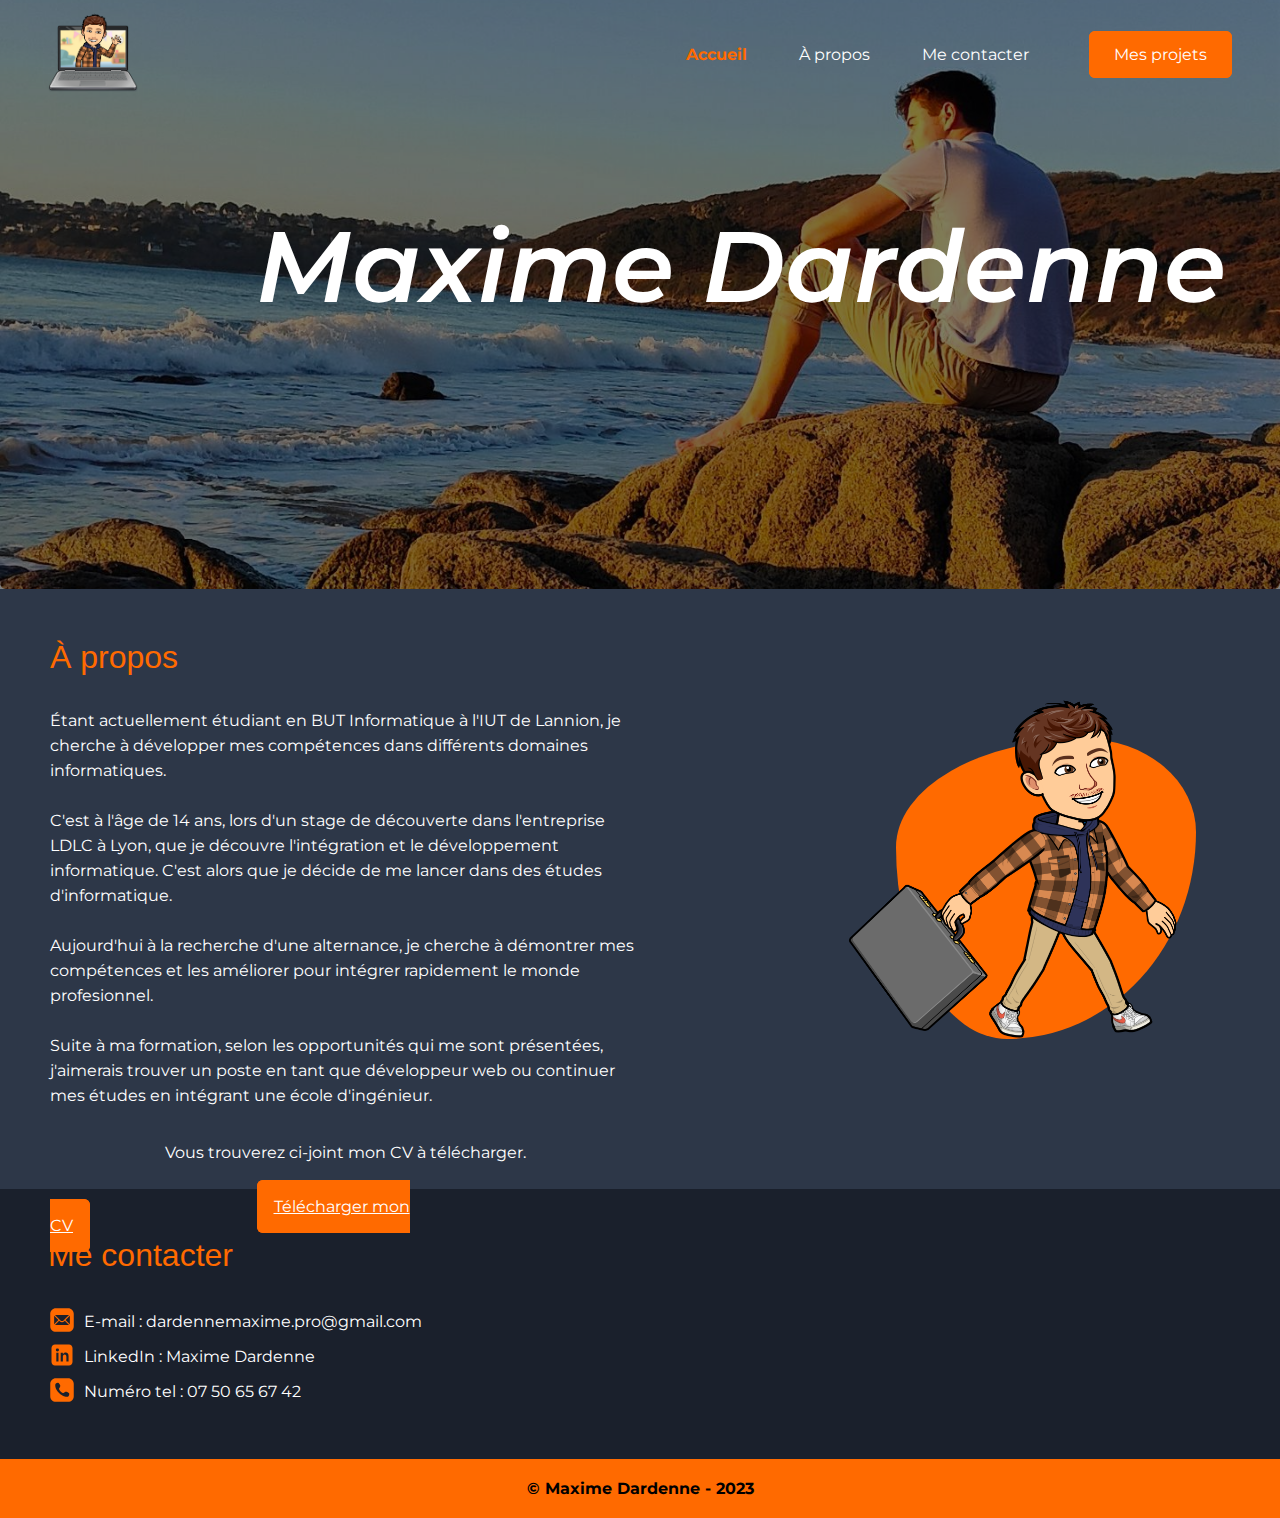
==== index.html @ 0dfcbbae "New update" ====
<!DOCTYPE html>
<html lang="fr">
<head>
    <meta charset="UTF-8">
    <meta http-equiv="X-UA-Compatible" content="IE=edge">
    <meta name="viewport" content="width=device-width, initial-scale=1.0">

    <title>Maxime Dardenne - Accueil</title>

    <link rel="stylesheet" href="assets/ressources/main.css">
    <link rel="icon" type="image/x-icon" href="assets/ressources/images/hello_laptop.png">
</head>

<body>

    <header>
        <img alt="Avatar Maxime Dardenne" src="assets/ressources/images/hello_laptop.png">


        <nav>
            <ul>
                <li>
                    <a class="active" href="#">Accueil</a>
                </li>
                <li>
                    <a href="#a_propos">À propos</a>
                </li>
                <li class="contact">
                    <a href="#me-contacter">Me contacter</a>
                </li>
                <li class="button_top_right">
                    <a href="pages/projets.html">Mes projets</a>
                </li>
            </ul>
        </nav>
    </header>

    <main id="home">
        <div class="hero_header">
            <div class="filter"></div>
            <h1>Maxime Dardenne</h1>
        </div>

        <div id="all">
            <section>
                <article id="a_propos">
                    <div id=txt>
                        <h1>À propos</h1>
                        <p>
                            Étant actuellement étudiant en BUT Informatique à l'IUT de Lannion, je cherche à développer mes compétences 
                            dans différents domaines informatiques. <br><br>C'est à l'âge de 14 ans, lors d'un stage de découverte dans l'entreprise LDLC à Lyon, que je découvre 
                            l'intégration et le développement informatique. C'est alors que je décide de me lancer dans des études d'informatique.<br><br>
                            Aujourd'hui à la recherche d'une alternance, je cherche à démontrer mes compétences et les améliorer pour intégrer rapidement
                            le monde profesionnel. <br><br>
                            Suite à ma formation, selon les opportunités qui me sont présentées, j'aimerais trouver un poste en tant que développeur web ou
                            continuer mes études en intégrant une école d'ingénieur.
                        </p>

                        <p id="cv_warn">Vous trouverez ci-joint mon CV à télécharger.</p>
                        <a id="download_button" href="assets/ressources/Maxime_Dardenne_Curriculum_Vitae.pdf" download="Maxime_Dardenne_Curriculum_Vitae.pdf" target="_blank">Télécharger mon CV</a>
                    </div>
                    <div id="avatar_form">
                        <img id="img_gowork" alt="Avatar Maxime Dardenne" src="assets/ressources/images/go_work.png">
                        <div id="img_form"></div>
                    </div>
                </article>
            </section>

            <div id="bloc_contact">
                <h1 id="me-contacter">Me contacter</h1>
                <nav>
                    <ul>
                        <li> 
                            <span class="icon mail"></span>
                            <p>E-mail : dardennemaxime.pro@gmail.com</p>
                        </li>
                        <li> 
                            <span class="icon small linkedin"></span> 
                            <p>LinkedIn : Maxime Dardenne</p>
                        </li>
                        <li> 
                            <span class="icon phone"></span> 
                            <p>Numéro tel : 07 50 65 67 42</p>
                        </li>
                    </ul>
                </nav>
            </div>
        </div>

    <footer>
        &copy; Maxime Dardenne - 2023
    </footer>
        
</body>
---- assets/ressources/main.css ----
@font-face {
	font-family: 'montserrat-regular';
	src: url('../fonts/Montserrat-Regular.ttf')
}

@font-face {
	font-family: 'montserrat-bold';
	src: url('../fonts/Montserrat-Bold.ttf')

}
@font-face {
    font-family: 'montserrat-medium-italic';
    src: url('../fonts/Montserrat-MediumItalic.ttf')
}
@font-face {
    font-family: 'montserrat-semibold-italic';
    src: url('../fonts/Montserrat-SemiBoldItalic.ttf')
}

:root {
    --main-orange: #ff6a00;
    --blue-primary: #060054;

    --orange-secondary: #ff815b;
    --blue-secondary: #2a2850;

    --gray-level-1: #1A202C;
    --grey-level-2: #2D3748;
    --grey-level-3: #4A5568;
    --grey-level-4: #718096;
    --grey-level-5: #A0AEC0;
    --grey-level-6: #CBD5E0;
    --grey-level-7: #E2E8F0;
    --grey-level-8: #EDF2F7;
    --grey-level-9: #F7FAFC;

    --h1-size: 2em;
    --h2-size: 1.5em;
    --h3-size: 1.2em;
    --p-size: 1em;

    --radius-size: 6px;
}

*, *::before, *::after {
    outline: none;
    padding: 0;
    margin: 0;
    box-sizing: border-box;
    transition: all 0.3s ease;
}  

html, body {
    scroll-behavior: smooth;
}

/* TITRES */
h1, h2, h3, h4, h5 {
    font-family: "yeseva-one", sans-serif;
    color: var(--gray-level-1);
    font-weight: normal;
}
h1 {
    font-size: var(--h1-size);
}
h2 {
    font-size: var(--h2-size);
}
h3 {
    font-size: var(--h3-size);
    font-family: "montserrat-regular", sans-serif;
}
/* TITRES */

/* PARAGRAPHE */
p, body>footer {
    font-family: "montserrat-regular", sans-serif;
    color: var(--gray-level-1);
    font-size: var(--p-size);
}
/* PARAGRAPHE */

/*.icon.burger-menu {
    background-image: url(icon/burger_menu.svg);
}*/

/* HEADER */

header {
    font-family: "montserrat-regular", sans-serif;

    margin: 1em 3em;
    text-align: end;
    position: relative;
    z-index: 3;
}

header>img {
    position: absolute;
    left: 0;
    top: -10px;
    width: 90px;
    height: 90px;
}

header a, header li {
    color: white;
    text-decoration: none;
    transition: color .3s, background-color .3s ease;
}
header a:hover {
    color: var(--grey-level-2);
}

header>nav {
    transition: all 1s ease;
}
header>nav>ul {
    list-style: none;
}
header>nav>ul>li {
    position: relative;
    display: inline-block;
    margin: 1em 0;
}
header>nav>ul>li.button_top_right {
    margin-left: 2em;
}
header>nav>ul>li:not(.button_top_right),
header>nav>ul>li.button_top_right>a {
    padding: .8em 1.5em;
}

header>nav>ul>li>a.active {
    color: var(--main-orange);
    font-family: "montserrat-bold", sans-serif;
}

header>nav>ul>li.button_top_right>a:hover {
    background-color: white;
    border: 1px solid var(--main-orange);
    color: var(--main-orange);
}
header>nav>ul>li.button_top_right>a {
    border: 1px solid var(--main-orange);
    background-color: var(--main-orange);
    border-radius: var(--radius-size);
    color: white;
}
/* HEADER */
/* HERO HEADER */
.hero_header {
    background-image: url(images/plage1.jpg);
    background-size: cover;
    background-position-y: 45%;

    border-radius: var(--radius-size);

    height: 40em;
    width: 100%;

    margin-top: -10em;
    position: relative;
}

.filter {
    background-color: black;
    opacity: 50%;
    height: 100%;
    width: 100%;

    position: absolute;
}
.hero_header>h1 {
    color: white;
    font-size: 100px;

    position: absolute;
    z-index: 4;
    top: 40%;
    left: 20%;
    font-family: 'montserrat-semibold-italic', sans-serif;
}
/* HERO HEADER */

/* A PROPOS */
#a_propos {
    padding: 50px;
    display: flex;
    background-color: var(--grey-level-2);
    height: 600px;
}

#a_propos>#txt {
    width: 50%;
}

#a_propos>#txt>h1 {
    color: var(--main-orange);
    margin-bottom: 1em;
}

#a_propos>#txt>p {
    color: white;
    margin-bottom: 2em;
    line-height: 25px;
}

#a_propos>#txt>#cv_warn {
    text-align: center;
}

#a_propos>#avatar_form {
    position: relative;
    bottom: -20%;
    
}

#img_gowork {
    height: 400px;
    width: 400px;
    position: absolute;
    z-index: 1;
    top: -18%;
    margin-left: 12em;
}

#img_form {
    height: 300px;
    width: 300px;
    border-radius: 63% 37% 63% 37% / 36% 31% 69% 64% ;
    background-color: var(--main-orange);
    position: absolute;
    margin-left: 16em;
}

#a_propos>div>a {
    border: 1px solid var(--main-orange);
    background-color: var(--main-orange);
    border-radius: var(--radius-size);
    margin: 35%;
    color: white;
    padding: 1em;
    font-family: 'montserrat-regular', sans-serif;
}

#a_propos>div>a:hover {
    background-color: white;
    border: 1px solid var(--main-orange);
    color: var(--main-orange);
}
/* A PROPOS */

/* CONTACT */

#bloc_contact {
    background-color: var(--gray-level-1);
    padding: 3em;
}

#bloc_contact>h1 {
    color: var(--main-orange);
    margin-bottom: 1em ;
    
}

#bloc_contact>nav>ul>li {
    line-height: 25px;
    list-style: none;
    position: relative;
}

#bloc_contact>nav>ul>li>p {
    font-family: 'montserrat-regular';
    color: white;
    position: absolute;
    left: 3%;
    top: 10%;

}

.icon {
    position: relative;
    display: inline-block;
    background-size: cover;
    background-position: center;
    height: 28px;
    width: 28px;
}
.icon.mail {
    background-image: url(icon/icons8-mail.svg);
}

.icon.linkedin {
    background-image: url(icon/icons8-linkedin.svg);
}
.icon.phone {
    background-image: url(icon/icons8-phone.svg);
}

/* CONTACT */

/* FOOTER */

footer {
    background-color: var(--main-orange);
    text-align: center;
    padding: 20px;
    font-family: 'montserrat-bold';
}

/* FOOTER */









/* PAGE PROJETS */

/* HERO HEADER */

.hero_header2 {
    background-image: url(images/travail.jpg);
    background-size: cover;
    background-position-y: 65%;

    border-radius: var(--radius-size);

    height: 40em;
    width: 100%;

    margin-top: -10em;
    position: relative;
}

.filter2 {
    background-color: black;
    opacity: 70%;
    height: 100%;
    width: 100%;

    position: absolute;
}

.hero_header2>h1 {
    color: white;
    font-size: 100px;

    position: absolute;
    z-index: 4;
    top: 40%;
    left: 32%;
    font-family: 'montserrat-semibold-italic', sans-serif;
}

#formation {
    padding: 50px;
    display: flex;
    background-color: var(--grey-level-2);
    height: 450px;
    position: relative;
}

#formation>#txt {
    width: 50%;
}

#formation>#txt>h1 {
    color: var(--main-orange);
    margin-bottom: 1em;
}

#formation>#txt>p {
    color: white;
    margin-bottom: 2em;
    line-height: 25px;
}

#formation>#avatar_form2 {
    position: relative;
    right: -50%;
    top: 15%;
    
}

#img_space {
    height: 350px;
    width: 350px;
    position: absolute;
    z-index: 1;
    top: -20%;
    margin-left: 14.5em;
}

#img_form2 {
    height: 300px;
    width: 300px;
    border-radius: 63% 37% 63% 37% / 36% 31% 69% 64% ;
    background-color: var(--main-orange);
    position: absolute;
    margin-left: 16em;
    transform: rotate(45deg);
}

#projets {
    background-color: var(--gray-level-1);
    height: 50em;
}

#projets h1 {
    color: var(--main-orange);
    padding: 1em;
}

#liste_projets {
    display: grid;
    grid-template-columns: 1fr 1fr 1fr;
    row-gap: 5em;
    width: 15em;
    margin: auto;
    justify-content: space-evenly;
}



.compétences {
    border: solid 3px var(--main-orange);
    margin: 0em 2em;
    height: 18em;
    display: flex;
    flex-direction: column;
    border-radius: var(--radius-size);
}

.compétences h2 {
    color: var(--gray-level-1);
    background-color: var(--main-orange);
    width: 15em;
    height: 1.5em;
    text-align: center;
    border-top-left-radius: 2px;
    border-top-right-radius: 2px;
    padding-top: 0.1em;
}

.compétences a {
    position: relative;
    left: 33%;
    width: 7.5em;
    border: 1px solid var(--main-orange);
    background-color: var(--main-orange);
    border-radius: 10em;
    color: var(--gray-level-1);
    padding: 0em 1em;
    font-family: 'montserrat-regular', sans-serif;
    margin-top: 1em ;
    text-decoration: none;
}
.compétences a:hover {
    position: relative;
    left: 33%;
    width: 7.5em;
    border: 1px solid var(--main-orange);
    background-color: white;
    border-radius: 10em;
    color: var(--main-orange);
    padding: 0em 1em;
    font-family: 'montserrat-regular', sans-serif;
    margin-top: 1em ;
    text-decoration: none;
}
.images_compétences {
    display: flex;
    justify-content: space-around;
    margin-bottom: 0.6em;
}
#compétence1 .img1{
    width: 45%;
    height: 87%;
    margin-top: 1em;
}
#compétence1 .img2{
    width: 45%;
    margin-top: 1em;
    margin-bottom: 0.4em;
}

#compétence2 .img1 {
    width: 45%;
    margin-top: 1em;
}

#compétence2 .img2 {
    width: 45%;
    margin-top: 1em;
}

#compétence3 .img1 {
    width: 45%;
    margin-top: 1em;
}

#compétence3 .img2 {
    width: 45%;
    margin-top: 1em;
}

#compétence4 .img1 {
    width: 45%;
    margin-top: 1em;
}

#compétence4 .img2 {
    width: 45%;
    margin-top: 1em;
}

#compétence5 .img1 {
    width: 45%;
    margin-top: 1em;
}

#compétence5 .img2 {
    width: 45%;
    margin-top: 1em;
}

#compétence6 .img1 {
    width: 45%;
    margin-top: 1em;
}

#compétence6 .img2 {
    width: 45%;
    margin-top: 1em;
}

.nav_compétences {
    background-color: var(--gray-level-1);
    margin: 0px;
    height: 7em;
    padding: 1em;
    position: fixed;
    width: 100%;
}

.nav_compétences img {
    
    left: 1em;
    top: 0%;
}

.compétence_bloc {
    top: 6em;
}

#tasks_puissance4 {
    margin: 2em;
    color: white;
}

#tasks_puissance4 li>p{
    color: white;
}


.page_de_compétence .compétence_bloc {
    display: flex;
    height: 580px !important;
}

.compétence_bloc figure img {
    height: 20em;
}

.compétence_bloc figure {
    margin-left: 15em;
    margin-top: 4em;
    color: white;
    font-family: "montserrat-regular", sans-serif;
    width: 25em;
}

.compétence_bloc2 {
    display: flex;
    flex-direction: row-reverse;
    margin-top: 5em;
    background-color: var(--gray-level-1) !important;
    height: 580px !important;
    justify-content: space-between;
}
.compétence_bloc2 figure img {
    height: 20em;
}

.compétence_bloc2 figure {
    margin-top: 4em;
    color: white;
    font-family: "montserrat-regular", sans-serif;
    width: 25em;

}

.comp_dev {    
    position: absolute;
    z-index: 1;
    margin-left: 3em;
    margin-top: 1em;
}

.comp_dev h2 {
    color: var(--main-orange);
    margin-top: -2em;
    margin-bottom: 0.5em;
}

.comp_dev ul, p {
    color: white;
}

.comp_dev ul {
    margin-left: 2em;
}

.comp_dev2 {
    margin-top: -6em;
    margin-left: 47em;
    z-index: 1;
    position: absolute;
    
}

.comp_dev2 h2 {
    color: var(--main-orange);
    margin-top: -2em;
    margin-bottom: 0.5em;
}

.comp_dev2 ul, p {
    color: white;
}

.comp_dev2 ul {
    margin-left: 2em;
}

#bot {
    width: 140%;
    margin-left: -5em;
}

#tourcavalier {
    width: 140%;
}

#SK {
    margin-left: -10em;
}

#Gantt {
    width: 165%;
}
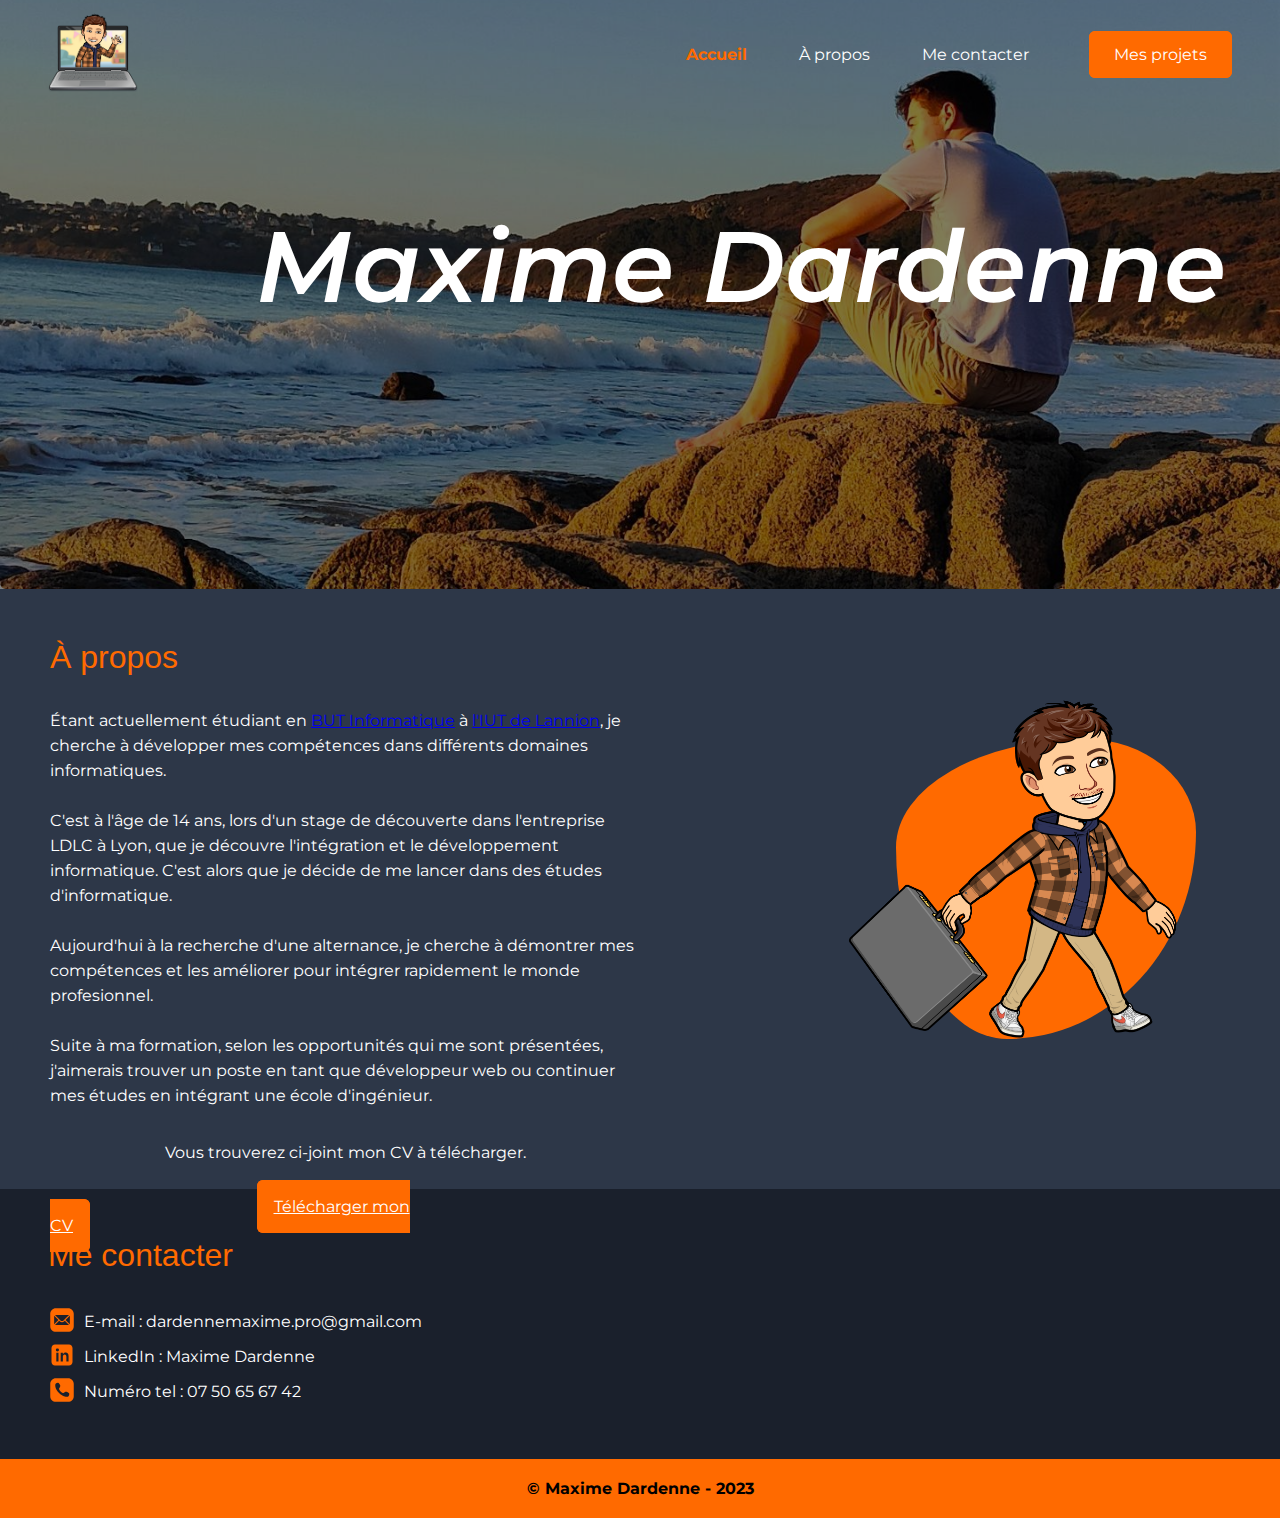
==== commit 26f6ce22: "Update index.html" ====
--- a/index.html
+++ b/index.html
@@ -8,7 +8,7 @@
     <title>Maxime Dardenne - Accueil</title>
 
     <link rel="stylesheet" href="assets/ressources/main.css">
-    <link rel="icon" type="image/x-icon" href="assets/ressources/images/hello_laptop.png">
+    <link rel="icon" type="image/x-icon" href="/assets/ressources/images/hello_laptop.png">
 </head>
 
 <body>
@@ -47,7 +47,7 @@
                     <div id=txt>
                         <h1>À propos</h1>
                         <p>
-                            Étant actuellement étudiant en BUT Informatique à l'IUT de Lannion, je cherche à développer mes compétences 
+                            Étant actuellement étudiant en <a href="https://82796d45-f80d-4ab3-ab44-e35c24ccd752.filesusr.com/ugd/357eaa_a4090dba751442d9863ebd06537d0a44.pdf">BUT Informatique</a> à <a href="https://iut-lannion.univ-rennes.fr/">l'IUT de Lannion</a>, je cherche à développer mes compétences 
                             dans différents domaines informatiques. <br><br>C'est à l'âge de 14 ans, lors d'un stage de découverte dans l'entreprise LDLC à Lyon, que je découvre 
                             l'intégration et le développement informatique. C'est alors que je décide de me lancer dans des études d'informatique.<br><br>
                             Aujourd'hui à la recherche d'une alternance, je cherche à démontrer mes compétences et les améliorer pour intégrer rapidement
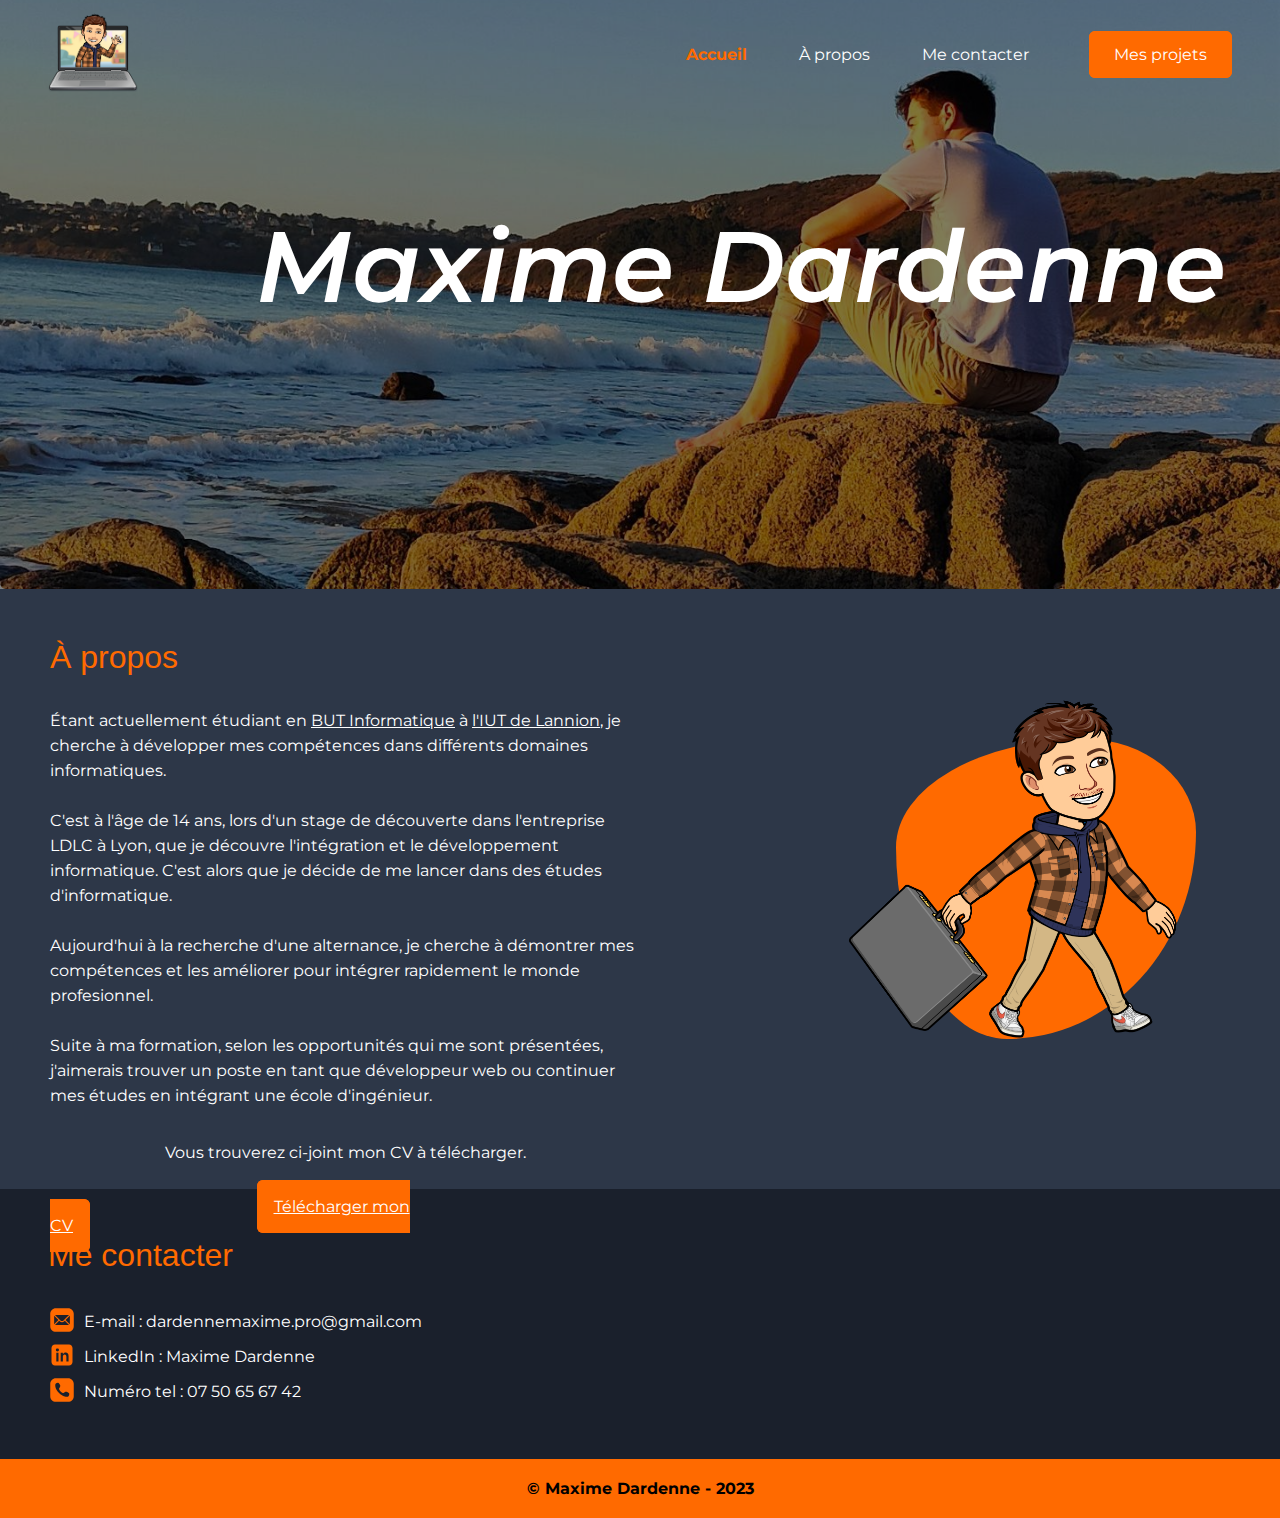
==== commit 4ba3720b: "Update index.html" ====
--- a/index.html
+++ b/index.html
@@ -8,7 +8,7 @@
     <title>Maxime Dardenne - Accueil</title>
 
     <link rel="stylesheet" href="assets/ressources/main.css">
-    <link rel="icon" type="image/x-icon" href="/assets/ressources/images/hello_laptop.png">
+    <link rel="icon" type="image/x-icon" href="assets/ressources/images/hello_laptop.png">
 </head>
 
 <body>
--- a/assets/ressources/main.css
+++ b/assets/ressources/main.css
@@ -660,7 +660,15 @@
 #SK {
     margin-left: -10em;
 }
+ 
+#SK>a {
+    color: white;
+}
 
 #Gantt {
     width: 165%;
-}+}
+
+#txt>p>a {
+    color: white;
+}
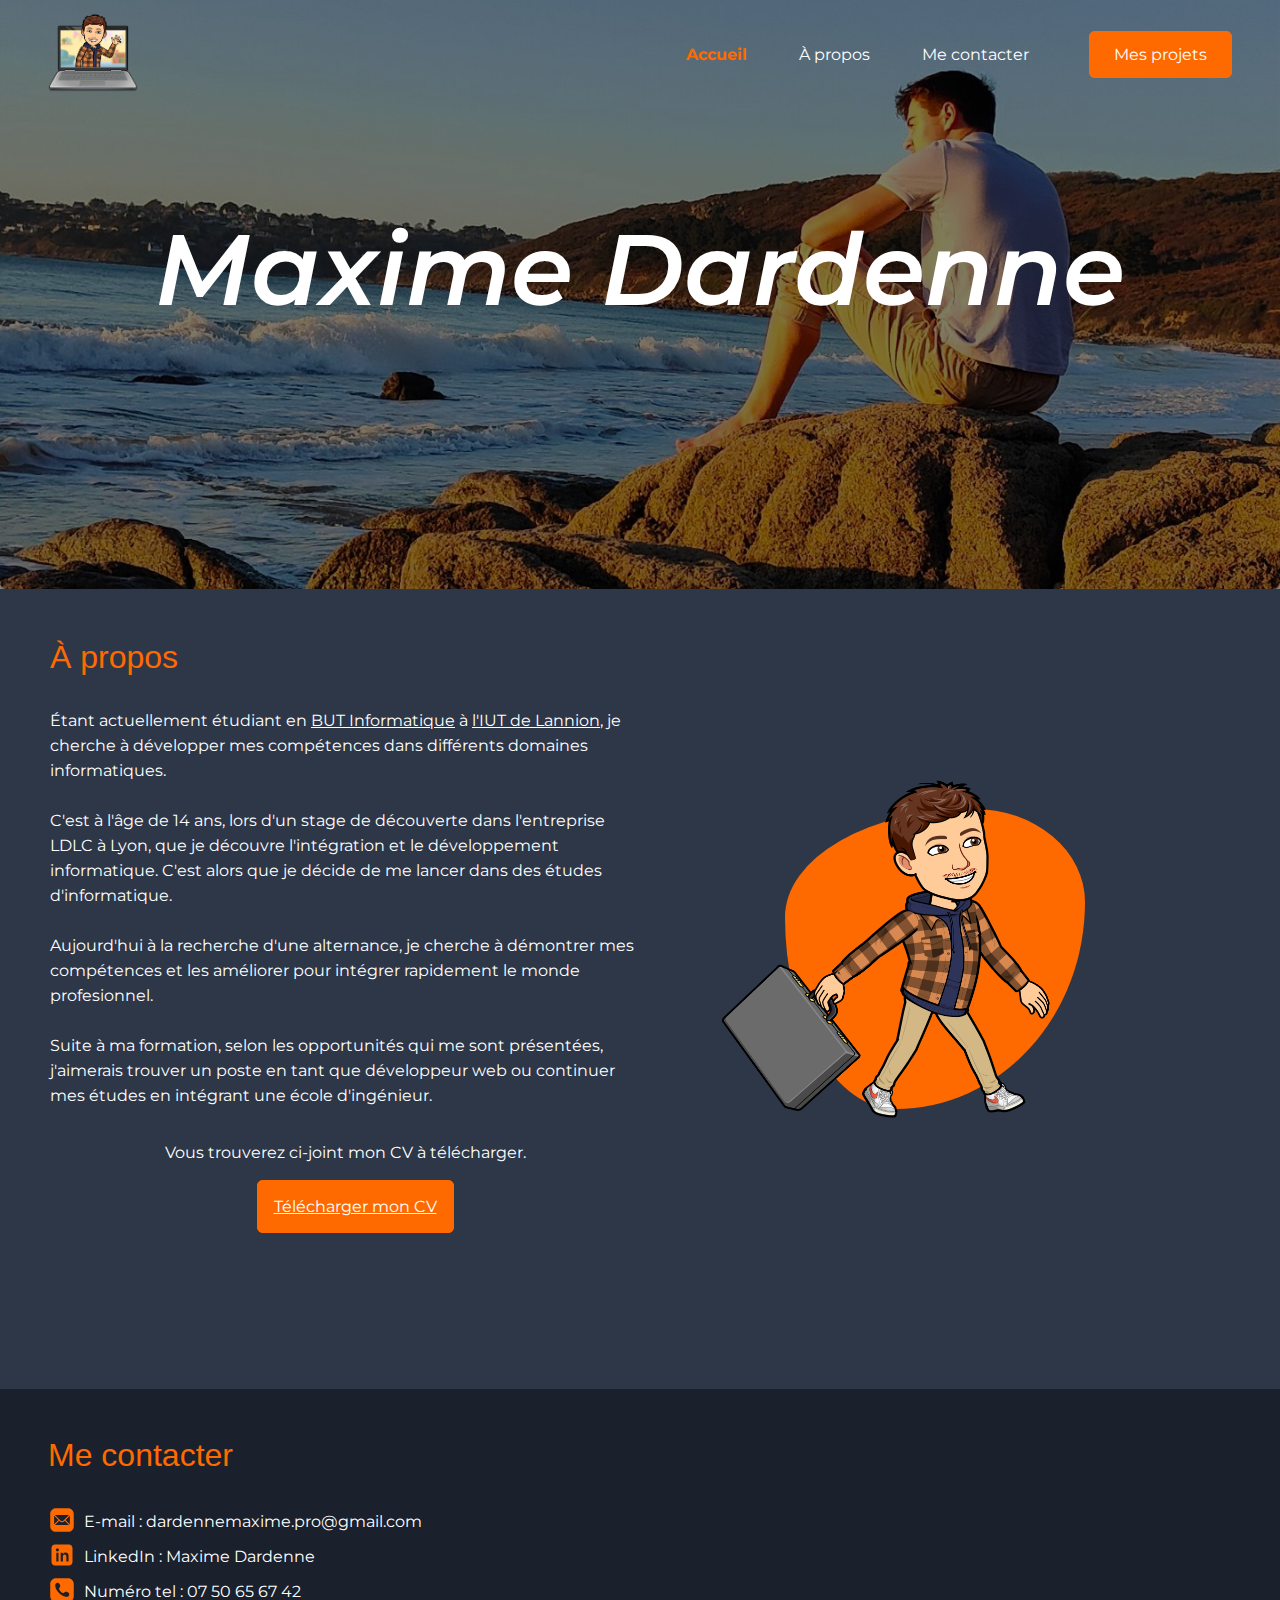
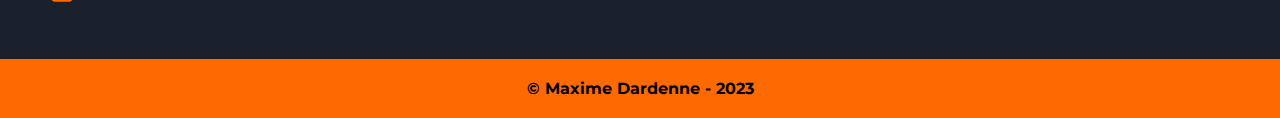
==== commit d498872d: "update respo main" ====
--- a/index.html
+++ b/index.html
@@ -37,8 +37,8 @@
 
     <main id="home">
         <div class="hero_header">
-            <div class="filter"></div>
-            <h1>Maxime Dardenne</h1>
+            <div class="filter"><div class="grey_filter"></div><h1>Maxime Dardenne</h1></div>
+            
         </div>
 
         <div id="all">
@@ -60,8 +60,10 @@
                         <a id="download_button" href="assets/ressources/Maxime_Dardenne_Curriculum_Vitae.pdf" download="Maxime_Dardenne_Curriculum_Vitae.pdf" target="_blank">Télécharger mon CV</a>
                     </div>
                     <div id="avatar_form">
-                        <img id="img_gowork" alt="Avatar Maxime Dardenne" src="assets/ressources/images/go_work.png">
-                        <div id="img_form"></div>
+                        
+                        <div id="img_form">
+                            <img id="img_gowork" alt="Avatar Maxime Dardenne" src="assets/ressources/images/go_work.png">
+                        </div>
                     </div>
                 </article>
             </section>
--- a/assets/ressources/main.css
+++ b/assets/ressources/main.css
@@ -16,6 +16,8 @@
     font-family: 'montserrat-semibold-italic';
     src: url('../fonts/Montserrat-SemiBoldItalic.ttf')
 }
+
+
 
 :root {
     --main-orange: #ff6a00;
@@ -164,21 +166,25 @@
 }
 
 .filter {
+    display: flex;
+    justify-content: center;
+    align-items: center;
+    height: inherit;
+}
+
+.grey_filter {
     background-color: black;
     opacity: 50%;
     height: 100%;
     width: 100%;
-
-    position: absolute;
-}
-.hero_header>h1 {
+    position: absolute;
+    
+}
+.filter>h1 {
     color: white;
     font-size: 100px;
 
-    position: absolute;
     z-index: 4;
-    top: 40%;
-    left: 20%;
     font-family: 'montserrat-semibold-italic', sans-serif;
 }
 /* HERO HEADER */
@@ -187,8 +193,9 @@
 #a_propos {
     padding: 50px;
     display: flex;
+    flex-wrap: wrap;
     background-color: var(--grey-level-2);
-    height: 600px;
+    height: 40em;
 }
 
 #a_propos>#txt {
@@ -211,18 +218,20 @@
 }
 
 #a_propos>#avatar_form {
-    position: relative;
-    bottom: -20%;
-    
+    width: 50%;
+    height: 40em;
+    display: flex;
+    justify-content: center;
+    align-items: center;
 }
 
 #img_gowork {
     height: 400px;
     width: 400px;
-    position: absolute;
     z-index: 1;
-    top: -18%;
-    margin-left: 12em;
+    position: relative;
+    right: 5em;
+    bottom: 5em;
 }
 
 #img_form {
@@ -230,21 +239,19 @@
     width: 300px;
     border-radius: 63% 37% 63% 37% / 36% 31% 69% 64% ;
     background-color: var(--main-orange);
-    position: absolute;
-    margin-left: 16em;
-}
-
-#a_propos>div>a {
+}
+
+#download_button {
     border: 1px solid var(--main-orange);
     background-color: var(--main-orange);
     border-radius: var(--radius-size);
-    margin: 35%;
+    margin-left: 35%;
     color: white;
     padding: 1em;
     font-family: 'montserrat-regular', sans-serif;
 }
 
-#a_propos>div>a:hover {
+#download_button:hover {
     background-color: white;
     border: 1px solid var(--main-orange);
     color: var(--main-orange);
@@ -312,10 +319,97 @@
 /* FOOTER */
 
 
-
-
-
-
+@media screen and (max-width:1300px) {
+    #a_propos {
+        height: 50em;
+    }
+}
+
+@media screen and (max-width:1075px) {
+    .filter>h1{
+        font-size: 80px;
+    }
+
+    #img_form {
+        height: 270px;
+        width: 270px;
+        border-radius: 63% 37% 63% 37% / 36% 31% 69% 64%;
+        background-color: var(--main-orange);
+    }
+
+    #img_gowork {
+        height: 375px;
+        width: 375px;
+        z-index: 1;
+        position: absolute;
+        right: 5em;
+        bottom: -27em;
+    }
+
+    #download_button {
+        margin-left: 25%;
+    }
+
+    #bloc_contact>nav>ul>li>p {
+        left: 4%;
+    }
+}
+
+@media screen and (max-width:860px) {
+    .filter>h1{
+        font-size: 70px;
+    }
+
+    header>nav>ul>li {
+        
+        
+    }
+
+    #a_propos>#avatar_form {
+        justify-content: inherit;
+    }
+
+    #a_propos>#avatar_form>#img_form {
+        margin-left: 5em;
+    }
+
+    #a_propos {
+        height: 55em;
+    }
+
+    #img_gowork {
+        height: 360px;
+        width: 360px;
+        z-index: 1;
+        position: absolute;
+        right: 3em;
+        bottom: -27em;
+    }
+}
+
+@media screen and (max-width:800px) {
+    #avatar_form {
+        display: none !important;
+    }
+
+    #a_propos>#txt {
+        width: 100%;
+    }
+
+    #a_propos {
+        height: 40em;
+    }
+
+    #download_button {
+        margin-left: 38% !important;
+    }
+
+    header>nav>ul>li {
+        font-size: 13px;
+    }
+
+    
+}
 
 
 
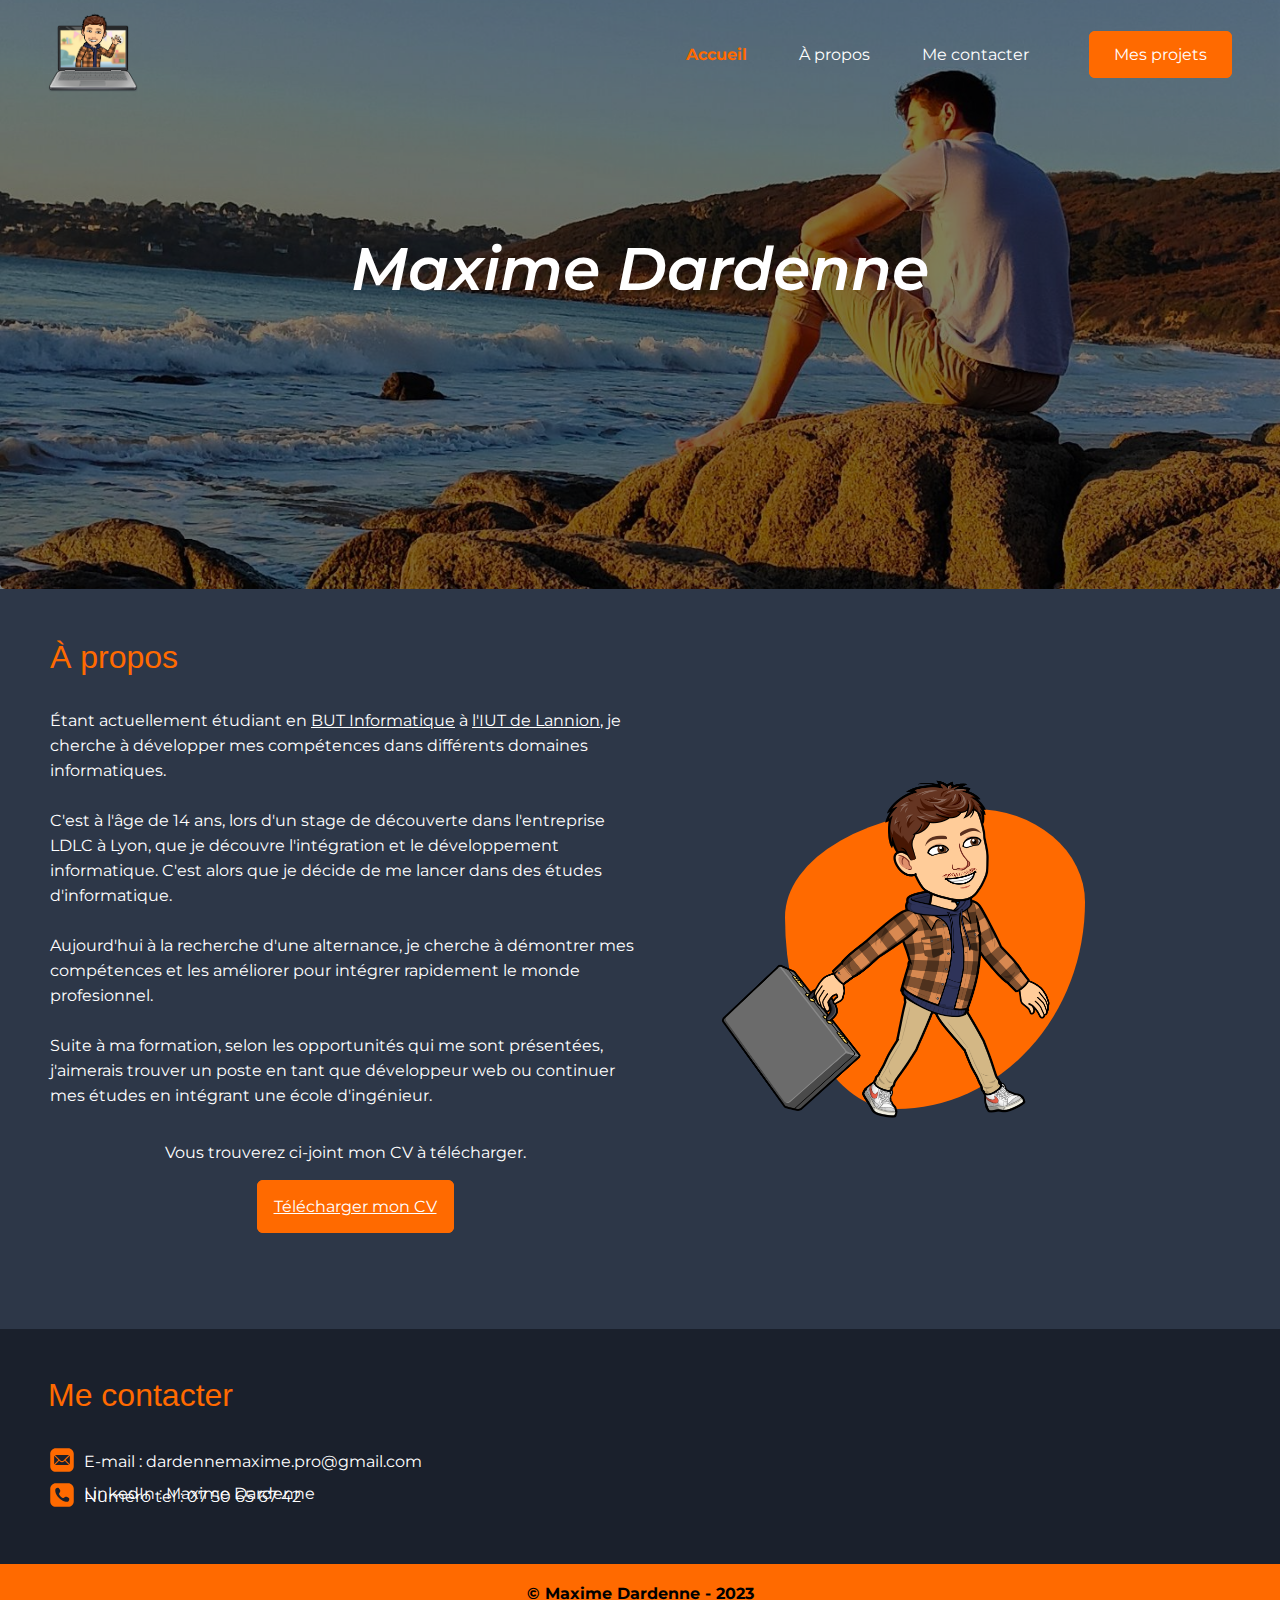
==== commit 7c54cea8: "fix num ios" ====
--- a/index.html
+++ b/index.html
@@ -77,7 +77,6 @@
                             <p>E-mail : dardennemaxime.pro@gmail.com</p>
                         </li>
                         <li> 
-                            <span class="icon small linkedin"></span> 
                             <p>LinkedIn : Maxime Dardenne</p>
                         </li>
                         <li> 
--- a/assets/ressources/main.css
+++ b/assets/ressources/main.css
@@ -195,7 +195,7 @@
     display: flex;
     flex-wrap: wrap;
     background-color: var(--grey-level-2);
-    height: 40em;
+    height: max-content;
 }
 
 #a_propos>#txt {
@@ -319,11 +319,7 @@
 /* FOOTER */
 
 
-@media screen and (max-width:1300px) {
-    #a_propos {
-        height: 50em;
-    }
-}
+
 
 @media screen and (max-width:1075px) {
     .filter>h1{
@@ -360,10 +356,7 @@
         font-size: 70px;
     }
 
-    header>nav>ul>li {
-        
-        
-    }
+    
 
     #a_propos>#avatar_form {
         justify-content: inherit;
@@ -373,9 +366,7 @@
         margin-left: 5em;
     }
 
-    #a_propos {
-        height: 55em;
-    }
+    
 
     #img_gowork {
         height: 360px;
@@ -396,9 +387,7 @@
         width: 100%;
     }
 
-    #a_propos {
-        height: 40em;
-    }
+    
 
     #download_button {
         margin-left: 38% !important;
@@ -411,8 +400,184 @@
     
 }
 
-
-
+@media screen and (max-width:760px) {
+    #bloc_contact>nav>ul>li>p {
+        left: 6% !important;
+    }
+}
+
+#download_button {
+    margin-left: 35% !important;
+}
+
+.filter>h1 {
+    font-size: 60px;
+}
+
+@media screen and (max-width:700px) {
+    .hero_header {
+        height: 30em;
+    }
+
+    #a_propos>#txt>h1 {
+        font-size: 1.6em;
+    }
+
+    #a_propos>#txt>p {
+        font-size: 0.9em;
+    }
+
+    header>img {
+        width: 75px;
+        height: 75px;
+    }
+
+
+    
+}
+
+@media screen and (max-width:660px) {
+    .filter>h1 {
+        font-size: 45px;
+        margin-top: 2em;
+    }
+
+    .hero_header {
+        height: 20em;
+    }
+
+    header>nav>ul>li {
+        font-size: 11px;
+    }
+
+    #a_propos>#txt>h1 {
+        font-size: 1.4em;
+    }
+
+    #a_propos>#txt>p {
+        font-size: 0.8em;
+    } 
+
+    #download_button {
+        font-size: 0.8em;
+    }
+
+    #bloc_contact>h1  {
+        font-size: 1.4em;
+    }
+
+    #bloc_contact>nav>ul>li>p {
+        font-size: 0.8em;
+    }
+
+    footer {
+        font-size: 0.8em;
+        height: 1em;
+    }
+
+    header>img {
+        width: 65px;
+        height: 65px;
+    }
+}
+
+@media screen and (max-width:550px) {
+
+    header>nav {
+        margin-right: -30px;
+    }
+
+    header>img {
+        margin-left: -30px;
+    }
+
+    .filter>h1 {
+        font-size: 35px;
+    }
+
+    #a_propos>#txt>h1 {
+        font-size: 1.2em;
+    }
+
+    #a_propos {
+        padding: 35px;
+    }
+
+    #bloc_contact {
+        padding: 2em;
+    }
+
+    #bloc_contact>h1 {
+        font-size: 1.2em;
+    }
+
+}
+
+@media screen and (max-width:500px) {
+
+    .hero_header {
+        height: 14em;   
+    }
+
+    .filter>h1 {
+        font-size: 30px;
+        margin-top: 4em;
+    }
+
+    header>nav>ul>li {
+        font-size: 9px;
+    }
+
+    #bloc_contact {
+        padding: 1em;
+    }
+
+    #a_propos {
+        padding: 1em;
+    }
+
+    #a_propos>#txt>h1 {
+        font-size: 1em;
+    }
+
+    #a_propos>#txt>p {
+        font-size: 0.7em;
+    }
+
+    #bloc_contact>h1 {
+        font-size: 1em;
+    }
+
+    #bloc_contact>nav>ul>li>p {
+        font-size: 0.7em;
+
+    }
+
+    #download_button {
+        font-size: 0.7em;
+    }
+
+    header>img {
+        width: 50px;
+        height: 50px;
+    }
+
+    header>nav>ul>li:not(.button_top_right), header>nav>ul>li.button_top_right>a {
+        padding: 0.8em 1em;
+    }
+
+    #bloc_contact>nav>ul>li>p {
+        left: 8% !important;
+    }
+    
+    #download_button {
+        margin-left: 32% !important;
+    }
+
+    header>nav>ul>li.button_top_right {
+        margin-left: 1em;
+    } 
+}
 /* PAGE PROJETS */
 
 /* HERO HEADER */
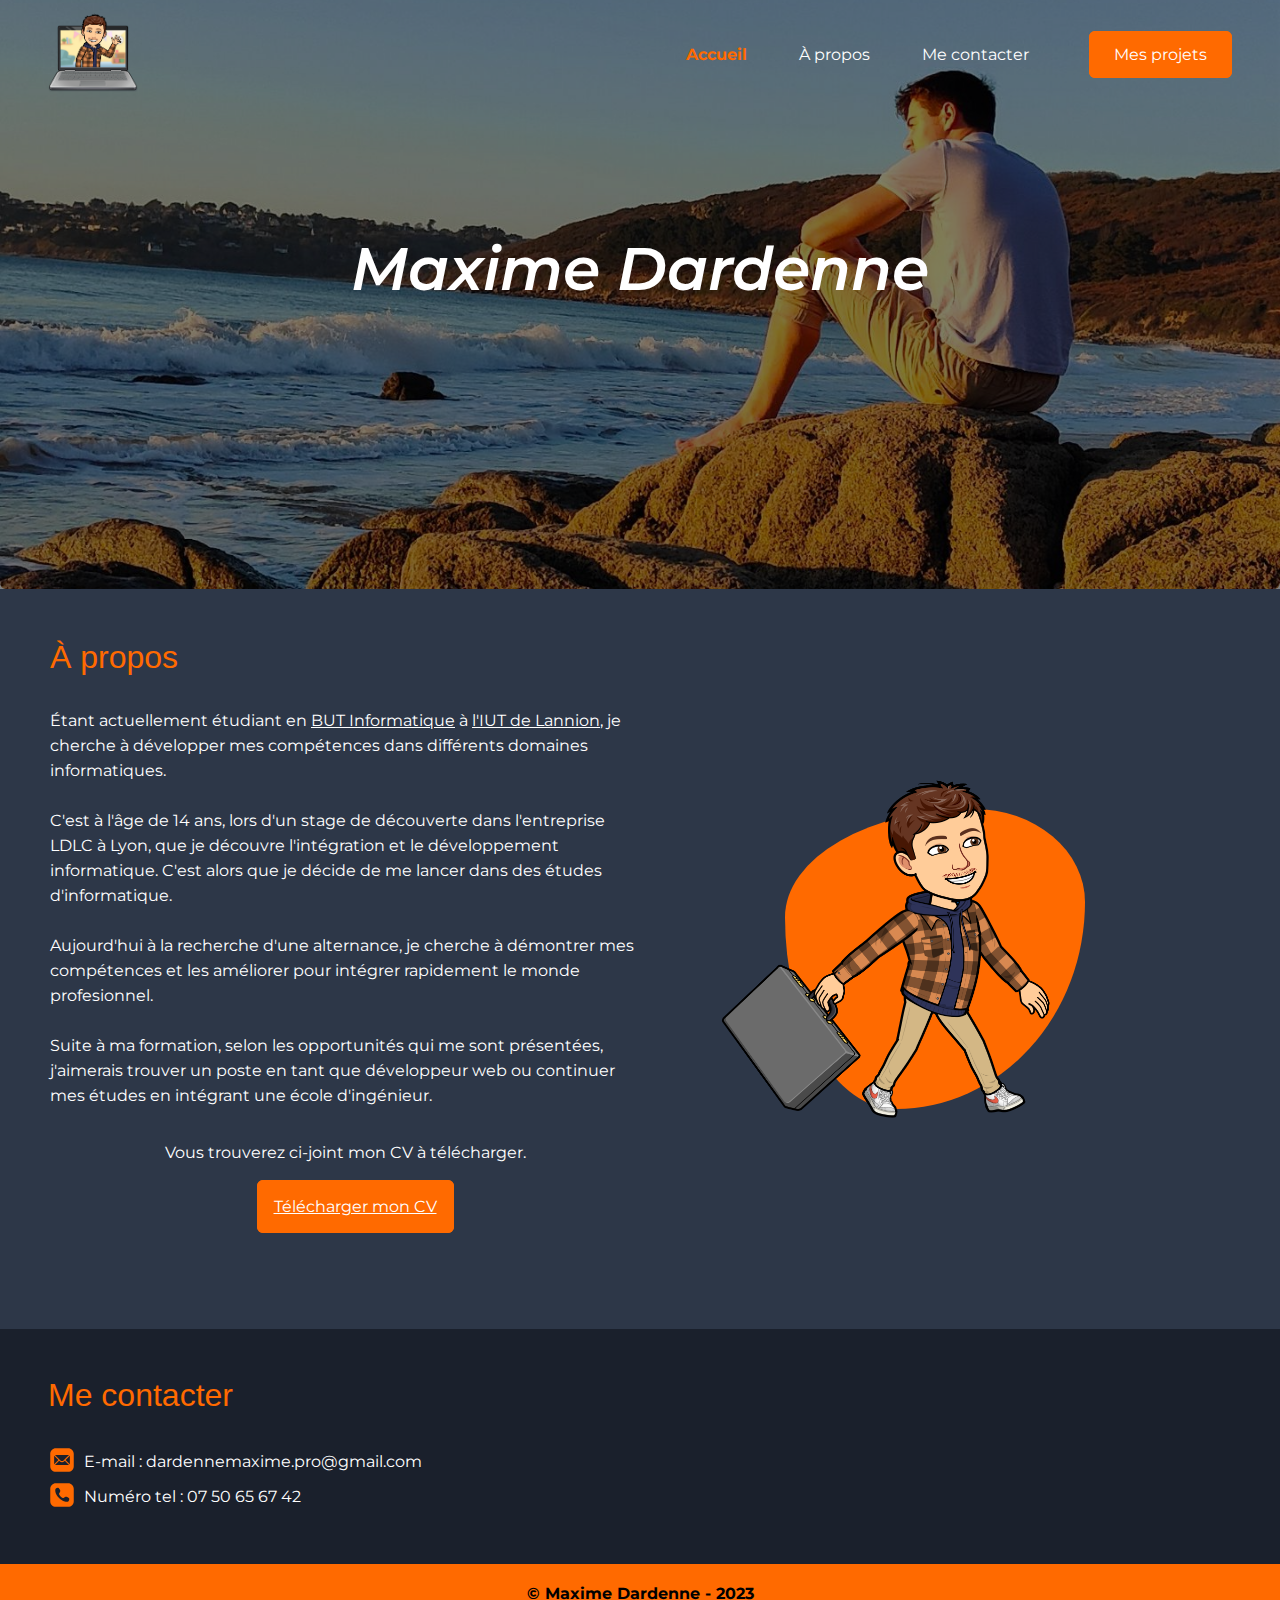
==== commit bcf4111c: "supp linkedin li" ====
--- a/index.html
+++ b/index.html
@@ -37,7 +37,10 @@
 
     <main id="home">
         <div class="hero_header">
-            <div class="filter"><div class="grey_filter"></div><h1>Maxime Dardenne</h1></div>
+            <div class="filter">
+                <div class="grey_filter"></div>
+                <h1>Maxime Dardenne</h1>
+            </div>
             
         </div>
 
@@ -77,9 +80,6 @@
                             <p>E-mail : dardennemaxime.pro@gmail.com</p>
                         </li>
                         <li> 
-                            <p>LinkedIn : Maxime Dardenne</p>
-                        </li>
-                        <li> 
                             <span class="icon phone"></span> 
                             <p>Numéro tel : 07 50 65 67 42</p>
                         </li>
